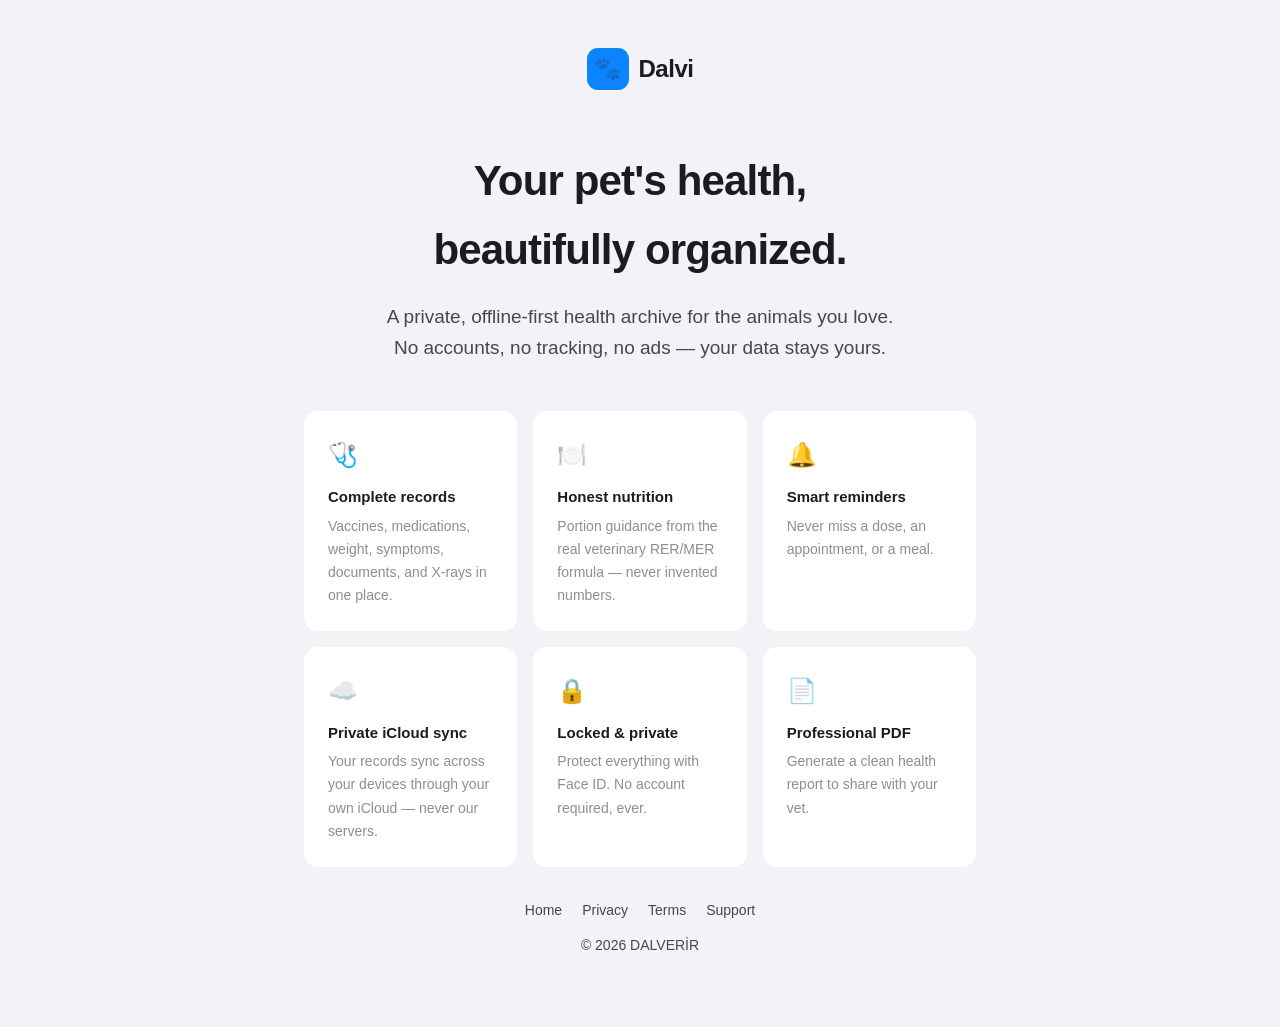
==== index.html @ d03ef407 "Add files via upload" ====
<!DOCTYPE html>
<html lang="en">
<head>
<meta charset="utf-8">
<meta name="viewport" content="width=device-width, initial-scale=1">
<title>Dalvi — Your pet's health, beautifully organized</title>
<link rel="stylesheet" href="style.css">
</head>
<body>
<div class="wrap">

<header>
  <a class="logo" href="index.html">
    <span class="logo-mark">🐾</span>
    <span class="logo-name">Dalvi</span>
  </a>
</header>

<div class="hero">
  <h1>Your pet's health,<br>beautifully organized.</h1>
  <p class="tagline">A private, offline-first health archive for the animals you love. No accounts, no tracking, no ads — your data stays yours.</p>
</div>

<div class="features">
  <div class="feature">
    <span class="feature-icon">🩺</span>
    <h3>Complete records</h3>
    <p>Vaccines, medications, weight, symptoms, documents, and X-rays in one place.</p>
  </div>
  <div class="feature">
    <span class="feature-icon">🍽️</span>
    <h3>Honest nutrition</h3>
    <p>Portion guidance from the real veterinary RER/MER formula — never invented numbers.</p>
  </div>
  <div class="feature">
    <span class="feature-icon">🔔</span>
    <h3>Smart reminders</h3>
    <p>Never miss a dose, an appointment, or a meal.</p>
  </div>
  <div class="feature">
    <span class="feature-icon">☁️</span>
    <h3>Private iCloud sync</h3>
    <p>Your records sync across your devices through your own iCloud — never our servers.</p>
  </div>
  <div class="feature">
    <span class="feature-icon">🔒</span>
    <h3>Locked & private</h3>
    <p>Protect everything with Face ID. No account required, ever.</p>
  </div>
  <div class="feature">
    <span class="feature-icon">📄</span>
    <h3>Professional PDF</h3>
    <p>Generate a clean health report to share with your vet.</p>
  </div>
</div>

<footer>
  <nav>
    <a href="index.html">Home</a>
    <a href="privacy.html">Privacy</a>
    <a href="terms.html">Terms</a>
    <a href="support.html">Support</a>
  </nav>
  <p>© 2026 DALVERİR</p>
</footer>

</div>
</body>
</html>
---- style.css ----
:root{--brand:#0A84FF;--ink:#1C1C1E;--body:#48484A;--muted:#8E8E93;--bg:#F2F2F7;--card:#FFF;--border:#E5E5EA;--radius:18px}
*{box-sizing:border-box;margin:0;padding:0}
body{font-family:-apple-system,BlinkMacSystemFont,"Segoe UI",Roboto,sans-serif;background:var(--bg);color:var(--ink);line-height:1.65;-webkit-font-smoothing:antialiased}
.wrap{max-width:720px;margin:0 auto;padding:0 24px}
header{padding:48px 0 32px;text-align:center}
.logo{display:inline-flex;align-items:center;gap:10px;text-decoration:none;color:var(--ink)}
.logo-mark{width:42px;height:42px;border-radius:11px;background:var(--brand);display:grid;place-items:center;color:#fff;font-size:22px}
.logo-name{font-size:24px;font-weight:700;letter-spacing:-.02em}
.card{background:var(--card);border-radius:var(--radius);padding:40px;margin-bottom:24px;box-shadow:0 1px 3px rgba(0,0,0,.04)}
h1{font-size:32px;font-weight:700;letter-spacing:-.02em;margin-bottom:8px}
.updated{color:var(--muted);font-size:14px;margin-bottom:32px}
h2{font-size:19px;font-weight:600;margin:32px 0 12px;letter-spacing:-.01em}
h2:first-of-type{margin-top:0}
p{color:var(--body);margin-bottom:14px}
ul{color:var(--body);margin:0 0 14px 20px}
li{margin-bottom:7px}
strong{color:var(--ink);font-weight:600}
a{color:var(--brand);text-decoration:none}
a:hover{text-decoration:underline}
.highlight{background:rgba(10,132,255,.07);border-radius:12px;padding:20px 24px;margin:24px 0}
.highlight p:last-child{margin-bottom:0}
.hero{text-align:center;padding:24px 0 8px}
.hero h1{font-size:42px;margin-bottom:16px}
.tagline{font-size:19px;color:var(--body);max-width:520px;margin:0 auto 32px}
.features{display:grid;grid-template-columns:repeat(auto-fit,minmax(200px,1fr));gap:16px;margin-top:8px}
.feature{background:var(--card);border-radius:14px;padding:24px;text-align:left}
.feature-icon{font-size:24px;margin-bottom:10px;display:block}
.feature h3{font-size:15px;font-weight:600;margin-bottom:5px}
.feature p{font-size:14px;margin:0;color:var(--muted)}
.contact{background:var(--card);border-radius:12px;padding:20px 24px;margin-top:8px}
.contact a{font-weight:600}
footer{text-align:center;padding:32px 0 56px;color:var(--muted);font-size:14px}
footer nav{margin-bottom:12px;display:flex;gap:20px;justify-content:center;flex-wrap:wrap}
footer nav a{color:var(--body)}
@media(max-width:600px){.card{padding:28px 24px}h1{font-size:27px}.hero h1{font-size:32px}}
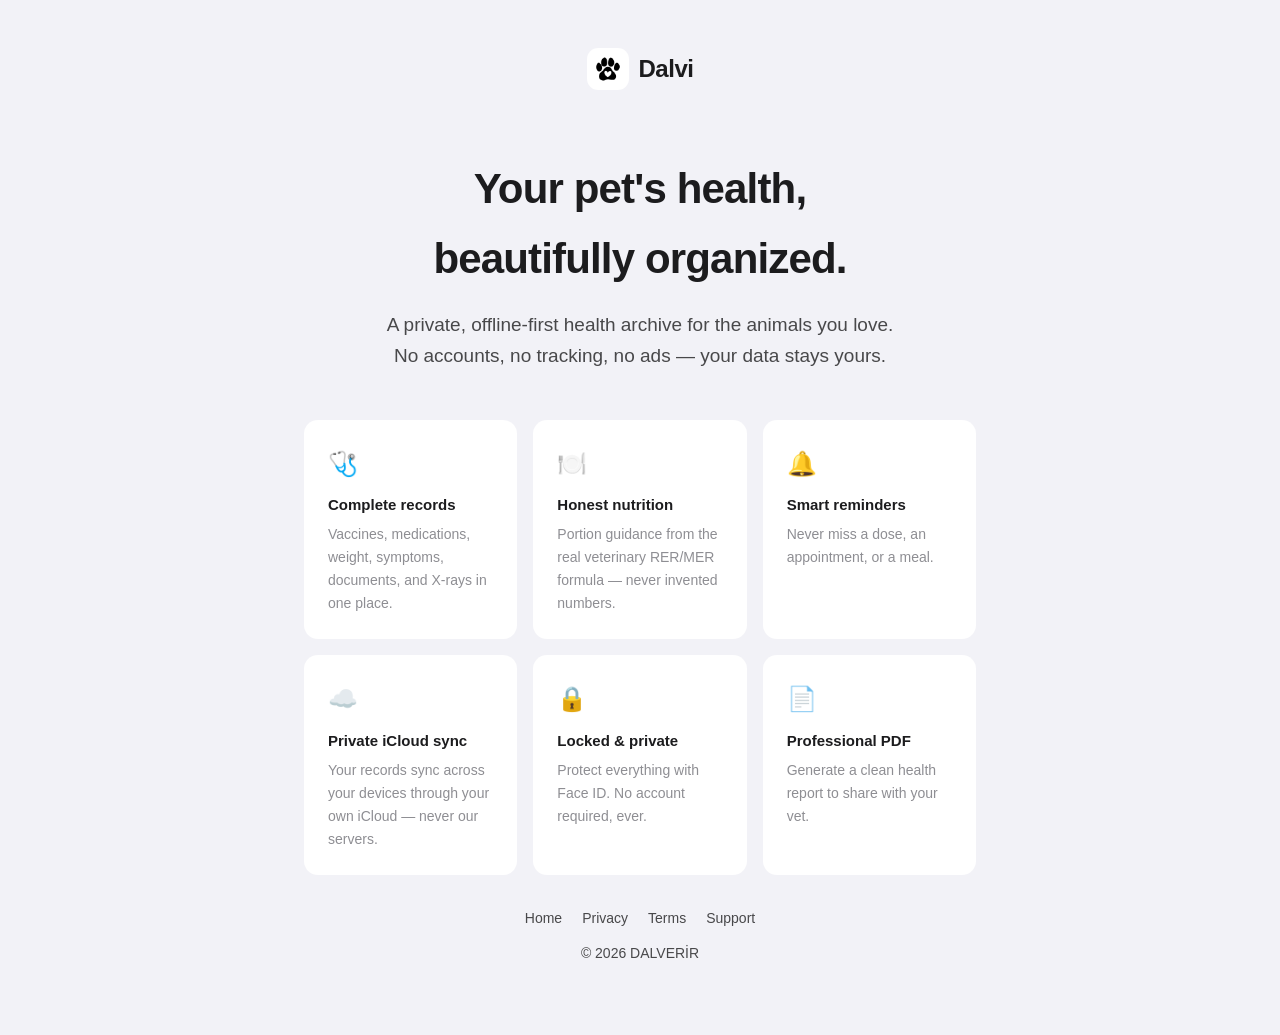
==== commit a72e0b9e: "Update index.html" ====
--- a/index.html
+++ b/index.html
@@ -11,7 +11,7 @@
 
 <header>
   <a class="logo" href="index.html">
-    <span class="logo-mark">🐾</span>
+    <img src="logo.png" alt="Dalvi Logo" class="logo-mark" style="width: 42px; height: 42px; border-radius: 11px; object-fit: cover;">
     <span class="logo-name">Dalvi</span>
   </a>
 </header>
